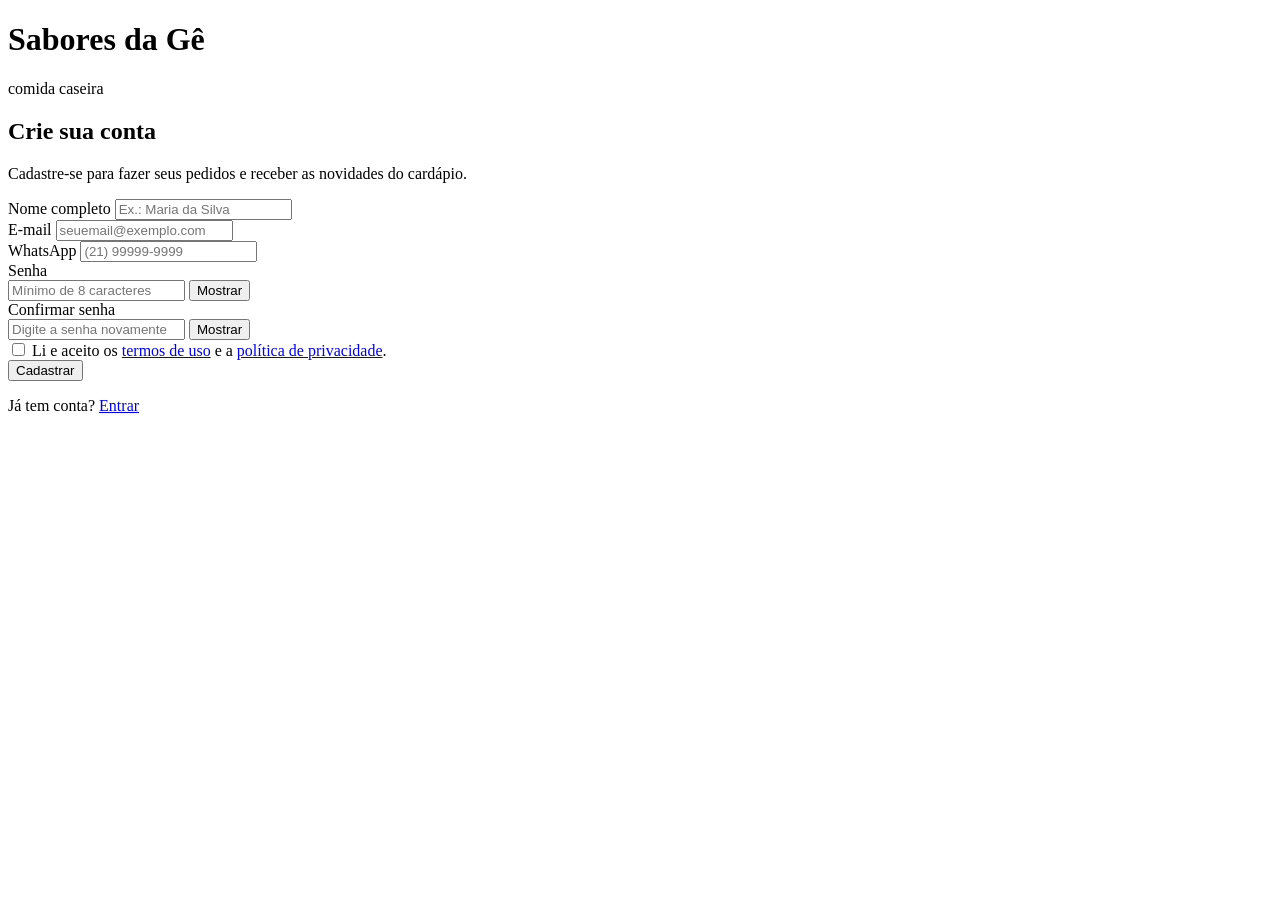
==== cadastro.html @ 1d1e8134 "Add files via upload" ====
<!DOCTYPE html>
<html lang="pt-BR">
<head>
  <meta charset="UTF-8">
  <meta name="viewport" content="width=device-width, initial-scale=1.0">
  <title>Cadastro | Sabores da Gê</title>

  <link rel="preconnect" href="https://fonts.googleapis.com">
  <link rel="preconnect" href="https://fonts.gstatic.com" crossorigin>
  <link href="https://fonts.googleapis.com/css2?family=Baloo+2:wght@600;800&family=Nunito:wght@400;600;700&display=swap" rel="stylesheet">

  <link rel="stylesheet" href="cadastro.css">
</head>
<body>

  <main class="card">

    <header class="brand">
      <!-- Se o grupo tiver o logo em arquivo, troque este bloco por:
           <img src="logo.png" alt="Sabores da Gê - comida caseira" class="logo"> -->
      <h1 class="brand-title">Sabores <span>da</span> Gê</h1>
      <p class="ribbon">comida caseira</p>
    </header>

    <h2 class="page-title">Crie sua conta</h2>
    <p class="subtitle">Cadastre-se para fazer seus pedidos e receber as novidades do cardápio.</p>

    <form id="formCadastro" novalidate>

      <div class="field">
        <label for="nome">Nome completo</label>
        <input type="text" id="nome" name="nome" placeholder="Ex.: Maria da Silva" autocomplete="name">
        <small class="error" id="erro-nome"></small>
      </div>

      <div class="field">
        <label for="email">E-mail</label>
        <input type="email" id="email" name="email" placeholder="seuemail@exemplo.com" autocomplete="email">
        <small class="error" id="erro-email"></small>
      </div>

      <div class="field">
        <label for="telefone">WhatsApp</label>
        <input type="tel" id="telefone" name="telefone" placeholder="(21) 99999-9999" inputmode="numeric" autocomplete="tel">
        <small class="error" id="erro-telefone"></small>
      </div>

      <div class="field">
        <label for="senha">Senha</label>
        <div class="password-wrap">
          <input type="password" id="senha" name="senha" placeholder="Mínimo de 8 caracteres" autocomplete="new-password">
          <button type="button" class="toggle-pass" data-target="senha" aria-label="Mostrar senha">Mostrar</button>
        </div>
        <div class="strength" aria-hidden="true">
          <span id="barra-forca"></span>
        </div>
        <small class="hint" id="texto-forca"></small>
        <small class="error" id="erro-senha"></small>
      </div>

      <div class="field">
        <label for="confirmaSenha">Confirmar senha</label>
        <div class="password-wrap">
          <input type="password" id="confirmaSenha" name="confirmaSenha" placeholder="Digite a senha novamente" autocomplete="new-password">
          <button type="button" class="toggle-pass" data-target="confirmaSenha" aria-label="Mostrar senha">Mostrar</button>
        </div>
        <small class="error" id="erro-confirmaSenha"></small>
      </div>

      <div class="field checkbox">
        <input type="checkbox" id="termos" name="termos">
        <label for="termos">Li e aceito os <a href="#">termos de uso</a> e a <a href="#">política de privacidade</a>.</label>
        <small class="error" id="erro-termos"></small>
      </div>

      <button type="submit" class="btn">Cadastrar</button>

      <p class="success" id="mensagem-sucesso" hidden></p>
    </form>

    <p class="login-link">Já tem conta? <a href="login.html">Entrar</a></p>

  </main>

  <script src="cadastro.js"></script>
</body>
</html>
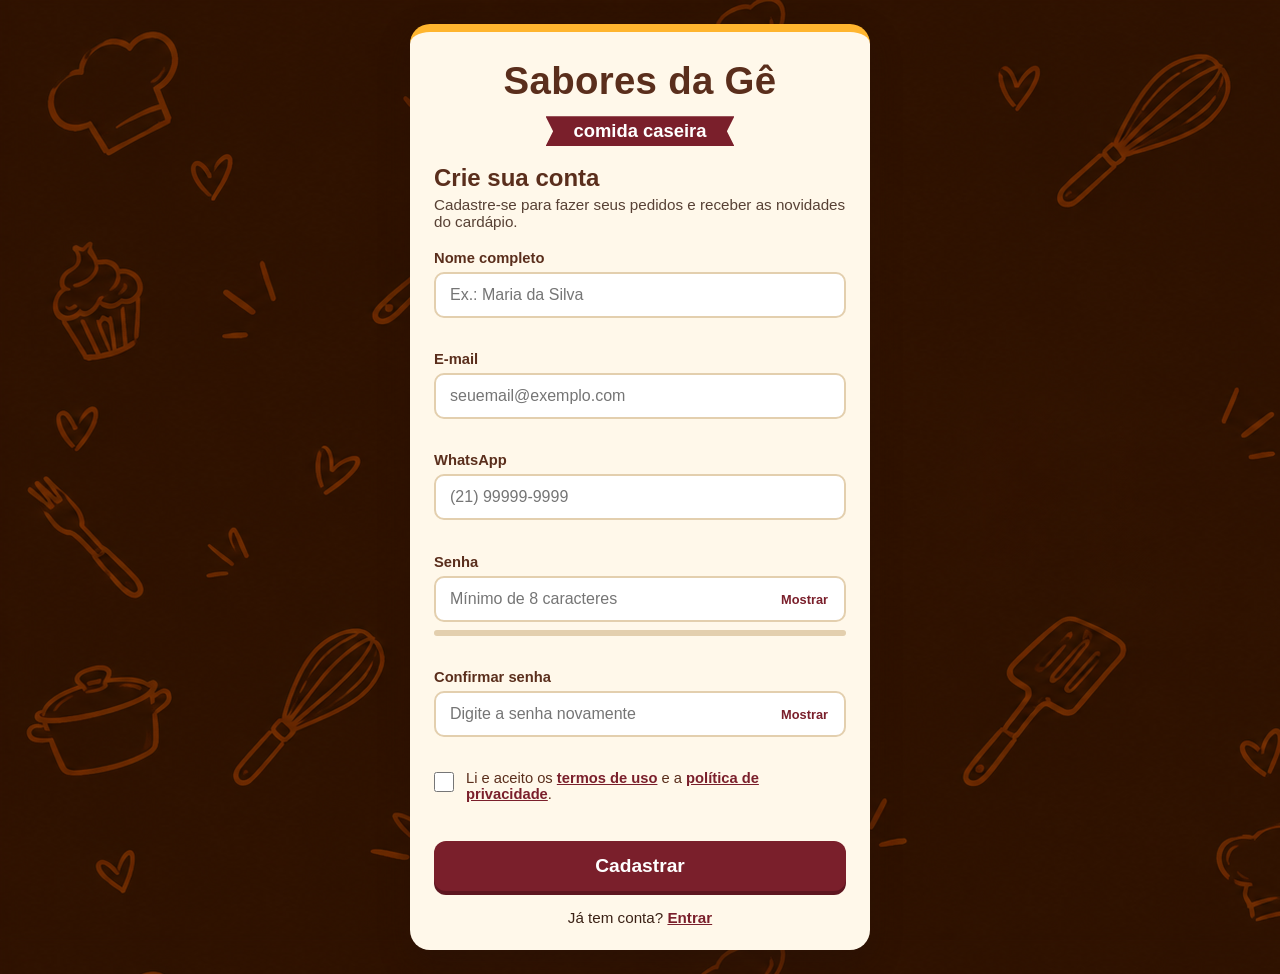
==== commit 5225b6c5: "Add files via upload" ====
--- a/cadastro.html
+++ b/cadastro.html
@@ -10,6 +10,7 @@
   <link href="https://fonts.googleapis.com/css2?family=Baloo+2:wght@600;800&family=Nunito:wght@400;600;700&display=swap" rel="stylesheet">
 
   <link rel="stylesheet" href="cadastro.css">
+  <link rel="stylesheet" href="scripit.js">
 </head>
 <body>
 
--- a/cadastro.css
+++ b/cadastro.css
@@ -0,0 +1,303 @@
+:root {
+  
+  /*background-color: #321a10;*/
+  background-image: url("/imagens/fundo.png");
+  --fundo: 
+  --amarelo: #f5b335;
+  --amarelo-escuro: #d99414;
+  --marrom: #5a2e1c;
+  --vinho: #7a1f2b;
+  --vinho-escuro: #5e1620;
+  --creme: #fff8ea;
+  --texto: #3b2216;
+  --erro: #b3261e;
+  --sucesso: #2e7d32;
+  --borda: #e3cfae;
+  border-top: #d99414;
+  
+
+  --fonte-titulo: "Baloo 2", "Trebuchet MS", sans-serif;
+  --fonte-texto: "Nunito", Arial, sans-serif;
+}
+
+* {
+  box-sizing: border-box;
+  margin: 0;
+  padding: 0;
+ 
+}
+
+body {
+  min-height: 100vh;
+  display: flex;
+  align-items: center;
+  justify-content: center;
+  padding: 24px 16px;
+  font-family: var(--fonte-texto);
+  color: var(--texto);
+
+  /* Fundo imitando tábuas de madeira, como no banner */
+  background-color: var(--madeira-clara);
+  background-image:
+    repeating-linear-gradient(
+      90deg,
+      rgba(0, 0, 0, 0.18) 0,
+      rgba(0, 0, 0, 0.18) 2px,
+      transparent 2px,
+      transparent 110px
+    ),
+    repeating-linear-gradient(
+      90deg,
+      var(--madeira-clara) 0,
+      var(--madeira-clara) 55px,
+      var(--madeira-escura) 55px,
+      var(--madeira-escura) 110px
+    );
+}
+
+/* ---------- Cartão ---------- */
+.card {
+  width: 100%;
+  max-width: 460px;
+  background: var(--creme);
+  border-radius: 20px ;
+  padding: 28px 24px 24px;
+  box-shadow: 0 12px 30px rgba(40, 18, 8, 0.45);
+  border-top: 8px solid #ffb52e;
+   
+}
+
+/* ---------- Marca ---------- */
+.brand {
+  text-align: center;
+  margin-bottom: 18px;
+}
+
+.logo {
+  max-width: 100%;
+  height: auto;
+}
+
+
+
+
+.brand-title {
+  font-family: var(--fonte-titulo);
+  font-weight: 800;
+  font-size: 2.4rem;
+  line-height: 1.1;
+  color: var(--marrom);
+  letter-spacing: 0.3px;
+}
+
+
+
+.ribbon {
+  display: inline-block;
+  margin-top: 14px;
+  padding: 4px 28px;
+  font-family: var(--fonte-titulo);
+  font-weight: 600;
+  font-size: 1.15rem;
+  color: #fff;
+  background: var(--vinho);
+  clip-path: polygon(0 0, 100% 0, 96% 50%, 100% 100%, 0 100%, 4% 50%);
+}
+
+.page-title {
+  font-family: var(--fonte-titulo);
+  font-size: 1.5rem;
+  color: var(--marrom);
+  margin-bottom: 4px;
+}
+
+.subtitle {
+  font-size: 0.95rem;
+  margin-bottom: 20px;
+  opacity: 0.85;
+}
+
+/* ---------- Campos ---------- */
+.field {
+  margin-bottom: 16px;
+}
+
+label {
+  display: block;
+  font-weight: 700;
+  font-size: 0.92rem;
+  margin-bottom: 6px;
+  color: var(--marrom);
+}
+
+input[type="text"],
+input[type="email"],
+input[type="tel"],
+input[type="password"] {
+  width: 100%;
+  padding: 12px 14px;
+  font-family: inherit;
+  font-size: 1rem;
+  color: var(--texto);
+  background: #fff;
+  border: 2px solid var(--borda);
+  border-radius: 10px;
+  outline: none;
+  transition: border-color 0.2s, box-shadow 0.2s;
+}
+
+input:focus {
+  border-color: var(--amarelo-escuro);
+  box-shadow: 0 0 0 3px rgba(245, 179, 53, 0.35);
+}
+
+input.invalid {
+  border-color: var(--erro);
+}
+
+input.valid {
+  border-color: var(--sucesso);
+}
+
+.error {
+  display: block;
+  min-height: 1em;
+  margin-top: 4px;
+  font-size: 0.82rem;
+  font-weight: 600;
+  color: var(--erro);
+}
+
+.hint {
+  display: block;
+  margin-top: 4px;
+  font-size: 0.82rem;
+  font-weight: 600;
+}
+
+/* ---------- Senha ---------- */
+.password-wrap {
+  position: relative;
+}
+
+.password-wrap input {
+  padding-right: 84px;
+}
+
+.toggle-pass {
+  position: absolute;
+  top: 50%;
+  right: 8px;
+  transform: translateY(-50%);
+  padding: 6px 10px;
+  font-family: inherit;
+  font-size: 0.8rem;
+  font-weight: 700;
+  color: var(--vinho);
+  background: transparent;
+  border: none;
+  border-radius: 6px;
+  cursor: pointer;
+}
+
+.toggle-pass:hover {
+  background: rgba(122, 31, 43, 0.1);
+}
+
+.strength {
+  height: 6px;
+  margin-top: 8px;
+  background: var(--borda);
+  border-radius: 99px;
+  overflow: hidden;
+}
+
+.strength span {
+  display: block;
+  height: 100%;
+  width: 0;
+  border-radius: 99px;
+  transition: width 0.25s, background 0.25s;
+}
+
+/* ---------- Checkbox ---------- */
+.checkbox {
+  display: grid;
+  grid-template-columns: 22px 1fr;
+  column-gap: 10px;
+  align-items: start;
+}
+
+.checkbox input {
+  width: 20px;
+  height: 20px;
+  margin-top: 2px;
+  accent-color: var(--vinho);
+}
+
+.checkbox label {
+  font-weight: 400;
+  margin: 0;
+}
+
+.checkbox .error {
+  grid-column: 2;
+}
+
+a {
+  color: var(--vinho);
+  font-weight: 700;
+}
+
+/* ---------- Botão ---------- */
+.btn {
+  width: 100%;
+  margin-top: 6px;
+  padding: 14px;
+  font-family: var(--fonte-titulo);
+  font-size: 1.2rem;
+  font-weight: 800;
+  color: #fff;
+  background: var(--vinho);
+  border: none;
+  border-radius: 12px;
+  box-shadow: 0 4px 0 var(--vinho-escuro);
+  cursor: pointer;
+  transition: transform 0.1s, box-shadow 0.1s, background 0.2s;
+}
+
+.btn:hover {
+  background: #8d2432;
+}
+
+.btn:active {
+  transform: translateY(3px);
+  box-shadow: 0 1px 0 var(--vinho-escuro);
+}
+
+.success {
+  margin-top: 14px;
+  padding: 12px;
+  text-align: center;
+  font-weight: 700;
+  color: var(--sucesso);
+  background: #e8f5e9;
+  border-radius: 10px;
+}
+
+.login-link {
+  margin-top: 18px;
+  text-align: center;
+  font-size: 0.95rem;
+}
+
+/* ---------- Telas pequenas ---------- */
+@media (max-width: 420px) {
+  .card {
+    padding: 22px 16px 18px;
+  }
+
+  .brand-title {
+    font-size: 2rem;
+  }
+}
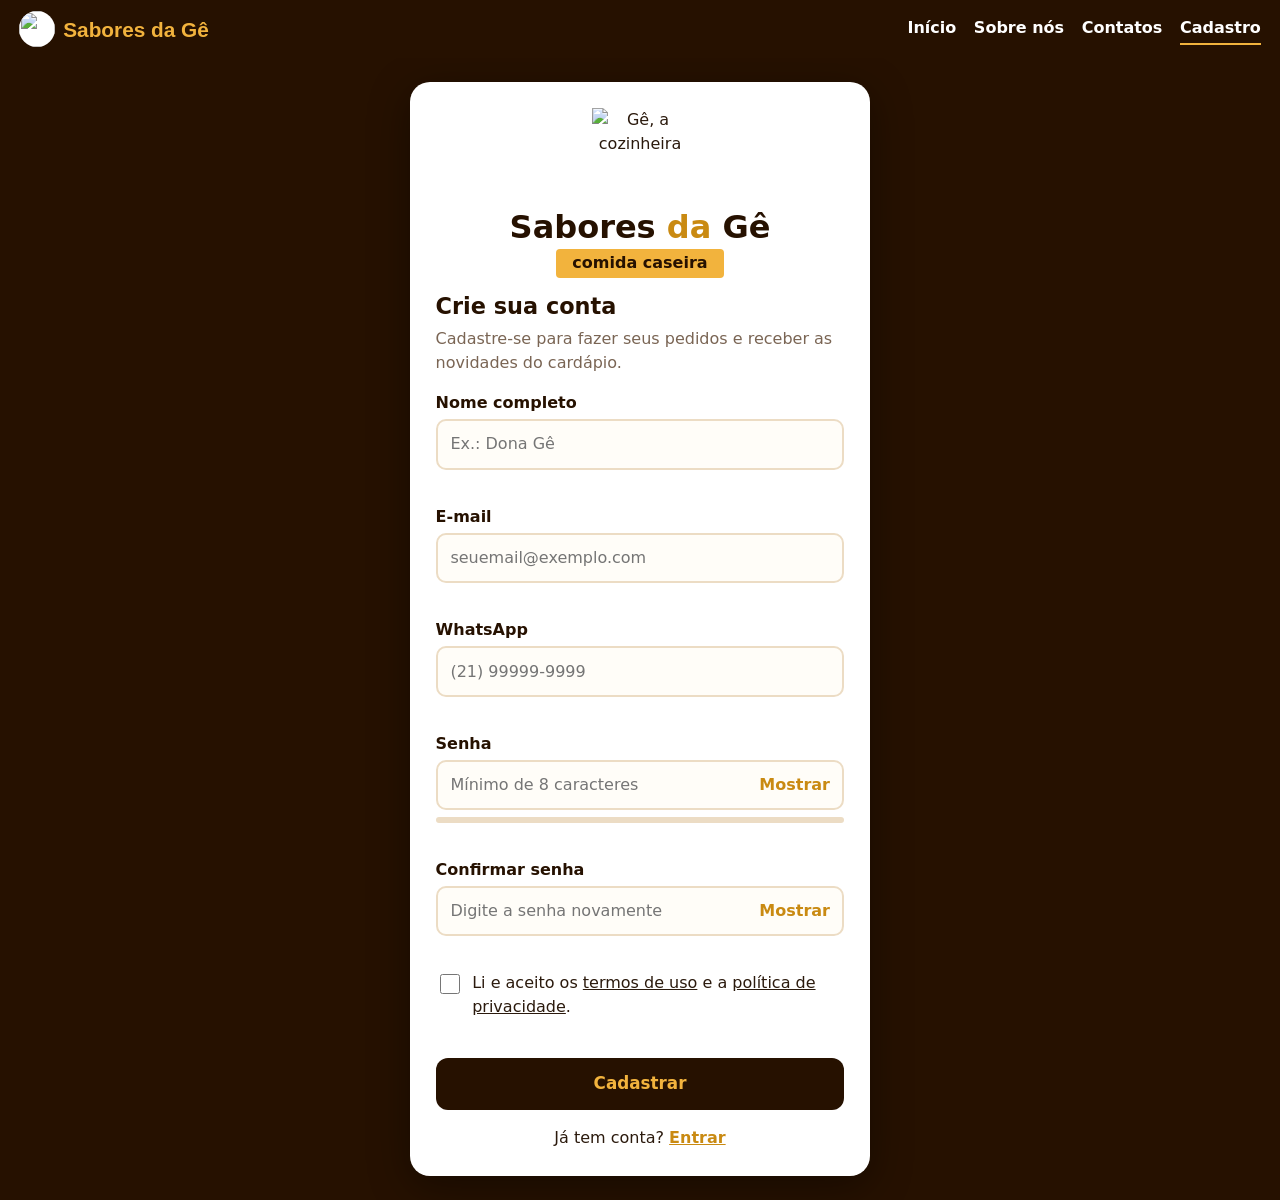
==== commit bfa8b176: "Add files via upload" ====
--- a/cadastro.html
+++ b/cadastro.html
@@ -3,22 +3,28 @@
 <head>
   <meta charset="UTF-8">
   <meta name="viewport" content="width=device-width, initial-scale=1.0">
+  <meta name="theme-color" content="#261100">
   <title>Cadastro | Sabores da Gê</title>
-
   <link rel="preconnect" href="https://fonts.googleapis.com">
   <link rel="preconnect" href="https://fonts.gstatic.com" crossorigin>
   <link href="https://fonts.googleapis.com/css2?family=Baloo+2:wght@600;800&family=Nunito:wght@400;600;700&display=swap" rel="stylesheet">
+  <link rel="stylesheet" href="style.css">
+</head>
+<body class="cadastro-page">
 
-  <link rel="stylesheet" href="cadastro.css">
-  <link rel="stylesheet" href="scripit.js">
-</head>
-<body>
+  <header class="menu-superior">
+    <a href="index.html" class="menu-superior-logo"><img src="img/ge.png" alt="" class="logo-ge">Sabores da Gê</a>
+    <nav class="menu-superior-links" aria-label="Menu principal">
+      <a href="index.html">Início</a>
+      <a href="index.html#sobre">Sobre nós</a>
+      <a href="index.html#contatos">Contatos</a>
+      <a href="cadastro.html" class="ativo">Cadastro</a>
+    </nav>
+  </header>
 
-  <main class="card">
-
+  <main class="cadastro-card">
     <header class="brand">
-      <!-- Se o grupo tiver o logo em arquivo, troque este bloco por:
-           <img src="logo.png" alt="Sabores da Gê - comida caseira" class="logo"> -->
+      <img src="img/ge.png" alt="Gê, a cozinheira" class="brand-ge">
       <h1 class="brand-title">Sabores <span>da</span> Gê</h1>
       <p class="ribbon">comida caseira</p>
     </header>
@@ -27,10 +33,9 @@
     <p class="subtitle">Cadastre-se para fazer seus pedidos e receber as novidades do cardápio.</p>
 
     <form id="formCadastro" novalidate>
-
       <div class="field">
         <label for="nome">Nome completo</label>
-        <input type="text" id="nome" name="nome" placeholder="Ex.: Maria da Silva" autocomplete="name">
+        <input type="text" id="nome" name="nome" placeholder="Ex.: Dona Gê" autocomplete="name">
         <small class="error" id="erro-nome"></small>
       </div>
 
@@ -52,9 +57,7 @@
           <input type="password" id="senha" name="senha" placeholder="Mínimo de 8 caracteres" autocomplete="new-password">
           <button type="button" class="toggle-pass" data-target="senha" aria-label="Mostrar senha">Mostrar</button>
         </div>
-        <div class="strength" aria-hidden="true">
-          <span id="barra-forca"></span>
-        </div>
+        <div class="strength" aria-hidden="true"><span id="barra-forca"></span></div>
         <small class="hint" id="texto-forca"></small>
         <small class="error" id="erro-senha"></small>
       </div>
@@ -75,14 +78,14 @@
       </div>
 
       <button type="submit" class="btn">Cadastrar</button>
-
       <p class="success" id="mensagem-sucesso" hidden></p>
     </form>
 
     <p class="login-link">Já tem conta? <a href="login.html">Entrar</a></p>
-
   </main>
 
-  <script src="cadastro.js"></script>
+  <script src="cadastro.js" defer></script>
+  <script src="storage.js"></script>
+
 </body>
 </html>
--- a/style.css
+++ b/style.css
@@ -0,0 +1,130 @@
+/* Sabores da Gê – estilos */
+:root{--marrom:#261100;--ouro:#f2b33d;--ouro-esc:#c98a12;--fundo:#fff8ec;--card:#fff;--texto:#2b1a0d;--suave:#7a6554;--borda:#ecdcc4;--ok:#2e7d32;--erro:#b3261e;--r:14px}
+[data-theme="dark"]{--fundo:#170b02;--card:#2a1809;--texto:#f6e9d6;--suave:#c1a98f;--borda:#4a2f18}
+*{box-sizing:border-box}
+html{scroll-behavior:smooth;scroll-padding-top:120px}
+body{margin:0;font-family:Nunito,system-ui,sans-serif;background:var(--fundo);color:var(--texto);line-height:1.5}
+h1,h2,h3,h4{font-family:"Baloo 2",system-ui,sans-serif;line-height:1.15;margin:0 0 .5rem}
+a{color:inherit}
+:focus-visible{outline:3px solid var(--ouro);outline-offset:2px}
+@media (prefers-reduced-motion:reduce){html{scroll-behavior:auto}*{transition:none!important}}
+
+/* menu superior */
+.menu-superior{position:sticky;top:0;z-index:50;display:flex;justify-content:space-between;align-items:center;gap:1rem;flex-wrap:wrap;padding:.7rem 1.2rem;background:var(--marrom);color:#fff}
+.logo-ge{width:36px;height:36px;object-fit:contain;background:#fff;border-radius:50%;margin-right:.5rem;vertical-align:middle}
+.menu-superior-logo{font-family:"Baloo 2",sans-serif;font-weight:800;font-size:1.3rem;text-decoration:none;color:var(--ouro)}
+.menu-superior-links{display:flex;gap:1.1rem;flex-wrap:wrap}
+.menu-superior-links a{text-decoration:none;font-weight:600;padding:.2rem 0;border-bottom:2px solid transparent}
+.menu-superior-links a:hover,.menu-superior-links a.ativo{border-color:var(--ouro)}
+
+/* topo */
+.hero{position:relative;min-height:160px;background:var(--marrom) url(img/fundo.png) center/cover;display:flex}
+.hero-img{width:100%;max-height:340px;object-fit:cover;object-position:center;display:block}
+.btn-tema{position:absolute;right:14px;bottom:14px;width:44px;height:44px;border-radius:50%;border:0;background:var(--card);font-size:1.3rem;cursor:pointer;box-shadow:0 2px 8px #0004}
+.info-bar{display:flex;justify-content:space-between;flex-wrap:wrap;gap:.5rem;padding:.8rem 1.2rem;background:var(--card);border-bottom:1px solid var(--borda);font-size:.95rem}
+.status{display:inline-flex;align-items:center;gap:.4rem}
+.bolinha{width:10px;height:10px;border-radius:50%;background:var(--suave)}
+.status.aberto .bolinha{background:var(--ok)}.status.fechado .bolinha{background:var(--erro)}
+.info-extra{color:var(--suave)}
+
+/* categorias */
+.chips{position:sticky;top:56px;z-index:40;display:flex;gap:.5rem;padding:.7rem 1.2rem;background:var(--fundo);overflow-x:auto}
+.chip{white-space:nowrap;text-decoration:none;padding:.4rem 1rem;border-radius:99px;border:1px solid var(--borda);background:var(--card);font-weight:700}
+.chip.ativo{background:var(--marrom);border-color:var(--marrom);color:var(--ouro)}
+
+/* cardápio */
+main{max-width:1000px;margin:0 auto;padding:0 1.2rem 7rem}
+main section{padding-top:1.2rem}
+h2{font-size:1.6rem}
+.grid{display:grid;gap:1rem}
+.grid-pratos{grid-template-columns:repeat(auto-fill,minmax(280px,1fr))}
+.grid-compacto{grid-template-columns:repeat(auto-fill,minmax(210px,1fr))}
+.item{display:flex;flex-direction:column;background:var(--card);border:1px solid var(--borda);border-radius:var(--r);overflow:hidden}
+.item-img{width:100%;aspect-ratio:16/10;object-fit:cover;display:block;background:var(--borda)}
+.grid-compacto .item-img{aspect-ratio:1/1}
+.item-corpo{display:flex;flex-direction:column;gap:.35rem;padding:.9rem 1rem 1rem;flex:1}
+.item h3{font-size:1.15rem;margin:0}
+.item p{margin:0;color:var(--suave);font-size:.92rem;flex:1}
+.item-rodape{display:flex;justify-content:space-between;align-items:center;margin-top:.4rem}
+.preco{font-weight:800;font-size:1.1rem}
+.qtd{display:flex;align-items:center;gap:.5rem}
+.qtd button,.btn-add{border:0;cursor:pointer;font-weight:800;font-family:inherit}
+.qtd button{width:34px;height:34px;border-radius:50%;background:var(--ouro);color:var(--marrom);font-size:1.1rem}
+.qtd span{min-width:1.2rem;text-align:center;font-weight:700}
+.btn-add{padding:.5rem 1rem;border-radius:99px;background:var(--marrom);color:var(--ouro)}
+
+/* sobre */
+.sobre-nos{background:var(--marrom) url(img/fundo.png) center/cover;color:#fff;padding:3rem 1.2rem}
+.sobre-conteudo{max-width:1000px;margin:0 auto;display:grid;grid-template-columns:2fr 1fr;gap:2rem;align-items:center}
+.sobre-etiqueta{color:var(--ouro);font-weight:700;font-size:.85rem}
+.sobre-texto h2{font-size:2rem}
+.sobre-destaque{color:var(--ouro);font-weight:700}
+.sobre-botao{display:inline-block;margin-top:.5rem;padding:.7rem 1.3rem;border-radius:99px;background:var(--ouro);color:var(--marrom);font-weight:800;text-decoration:none}
+.sobre-destaque-card{display:flex;flex-direction:column;align-items:center;text-align:center;gap:.3rem;padding:1.5rem;border:2px dashed var(--ouro);border-radius:var(--r)}
+.sobre-icone{font-size:3rem}
+@media(max-width:720px){.sobre-conteudo{grid-template-columns:1fr}}
+
+/* rodapé */
+.footer{background:#150a01;color:#e9d9c3;padding:2.5rem 1.2rem 5.5rem}
+.footer-grid{max-width:1000px;margin:0 auto;display:grid;grid-template-columns:repeat(auto-fit,minmax(220px,1fr));gap:1.5rem}
+.footer h3,.footer h4{color:var(--ouro)}
+.footer p{margin:.2rem 0}
+.redes-sociais-ge{display:flex;gap:.7rem}
+.redes-sociais-ge a{display:grid;place-items:center;width:42px;height:42px;border-radius:50%;background:#3a2210;color:var(--ouro)}
+.redes-sociais-ge a:hover{background:var(--ouro);color:var(--marrom)}
+.footer-bottom{max-width:1000px;margin:1.5rem auto 0;padding-top:1rem;border-top:1px solid #3a2210;font-size:.85rem;color:#a99275}
+
+/* carrinho */
+.carrinho-bar{position:fixed;left:0;right:0;bottom:0;z-index:60;display:none;justify-content:space-between;align-items:center;gap:1rem;padding:.8rem 1.2rem;background:var(--marrom);color:#fff;box-shadow:0 -4px 16px #0005}
+.carrinho-bar.visivel{display:flex}
+.carrinho-info{display:flex;flex-direction:column;line-height:1.2}
+.carrinho-total{font-weight:800;color:var(--ouro);font-size:1.15rem}
+.btn-ir-carrinho{padding:.65rem 1.3rem;border:0;border-radius:99px;background:var(--ouro);color:var(--marrom);font-weight:800;font-family:inherit;cursor:pointer}
+#modal-carrinho{display:none;position:fixed;inset:0;z-index:100;background:#0008;align-items:flex-end;justify-content:center}
+#modal-carrinho.aberto{display:flex}
+.modal-conteudo{width:100%;max-width:520px;max-height:90vh;overflow:auto;padding:1.3rem;background:var(--card);border-radius:20px 20px 0 0}
+.lista-modal{list-style:none;margin:0 0 .8rem;padding:0}
+.lista-modal li{display:flex;justify-content:space-between;align-items:center;gap:.6rem;padding:.5rem 0;border-bottom:1px solid var(--borda)}
+.lista-modal .vazio{color:var(--suave);justify-content:center}
+.obs-label{display:block;font-weight:700;margin-bottom:.3rem}
+#obs{width:100%;padding:.6rem;border:1px solid var(--borda);border-radius:10px;background:var(--fundo);color:var(--texto);font:inherit;resize:vertical}
+.modal-total{display:flex;justify-content:space-between;margin:.9rem 0;font-weight:800;font-size:1.2rem}
+.btn-finalizar,.btn-enviar-wpp,.btn-fechar-modal{padding:.8rem;border:0;border-radius:12px;font:inherit;font-weight:800;cursor:pointer}
+.btn-finalizar{width:100%;background:var(--marrom);color:var(--ouro)}
+.modal-botoes{display:flex;gap:.6rem;margin-top:.6rem}
+.modal-botoes button{flex:1}
+.btn-fechar-modal{background:var(--borda);color:var(--texto)}
+.btn-enviar-wpp{background:#25a244;color:#fff}
+
+/* cadastro */
+.cadastro-page{background:var(--marrom) url(img/fundo.png) center/cover fixed}
+.cadastro-card{max-width:460px;margin:1.5rem auto;padding:1.6rem;background:var(--card);border-radius:20px;box-shadow:0 10px 40px #0006}
+.brand{text-align:center;margin-bottom:1rem}
+.brand-title{font-size:2rem;margin:0;color:var(--marrom);font-weight:800}
+.brand-title span{font-weight:600;color:var(--ouro-esc)}
+.ribbon{display:inline-block;margin:.2rem 0 0;padding:.15rem 1rem;background:var(--ouro);color:var(--marrom);font-weight:700;border-radius:4px}
+.page-title{font-size:1.4rem;margin-top:.8rem;color:var(--marrom)}
+.subtitle{color:var(--suave);margin:0 0 1rem}
+.field{margin-bottom:.9rem}
+.field label{display:block;font-weight:700;margin-bottom:.25rem;color:var(--marrom)}
+.field input[type=text],.field input[type=email],.field input[type=tel],.field input[type=password]{width:100%;padding:.7rem .8rem;font:inherit;color:#2b1a0d;background:#fffdf8;border:2px solid var(--borda);border-radius:10px}
+.field input.valid{border-color:var(--ok)}.field input.invalid{border-color:var(--erro)}
+.password-wrap{position:relative}
+.password-wrap input{padding-right:5rem!important}
+.toggle-pass{position:absolute;right:.4rem;top:50%;transform:translateY(-50%);border:0;background:none;color:var(--ouro-esc);font:inherit;font-weight:700;cursor:pointer;padding:.3rem .5rem}
+.error{display:block;min-height:1.1rem;color:var(--erro);font-size:.85rem;margin-top:.2rem}
+.hint{display:block;font-size:.85rem;font-weight:700}
+.strength{height:6px;background:var(--borda);border-radius:99px;margin-top:.4rem;overflow:hidden}
+.strength span{display:block;height:100%;width:0;transition:width .25s,background .25s}
+.field.checkbox{display:grid;grid-template-columns:auto 1fr;gap:.2rem .6rem}
+.field.checkbox label{font-weight:400;margin:0;color:var(--texto)}
+.field.checkbox .error{grid-column:2}
+.field.checkbox input{width:20px;height:20px;margin-top:.15rem;accent-color:var(--marrom)}
+.btn{width:100%;padding:.85rem;border:0;border-radius:12px;background:var(--marrom);color:var(--ouro);font:inherit;font-weight:800;font-size:1.05rem;cursor:pointer}
+.btn:hover{background:#3d1d05}
+.success{margin:.8rem 0 0;padding:.7rem;border-radius:10px;background:#e3f3e4;color:#1b5e20;font-weight:700}
+.login-link{text-align:center;margin:1rem 0 0}
+.login-link a{color:var(--ouro-esc);font-weight:700}
+
+.brand-ge{width:96px;height:96px;object-fit:contain;display:block;margin:0 auto .3rem}
+.menu-superior-logo{display:inline-flex;align-items:center}
